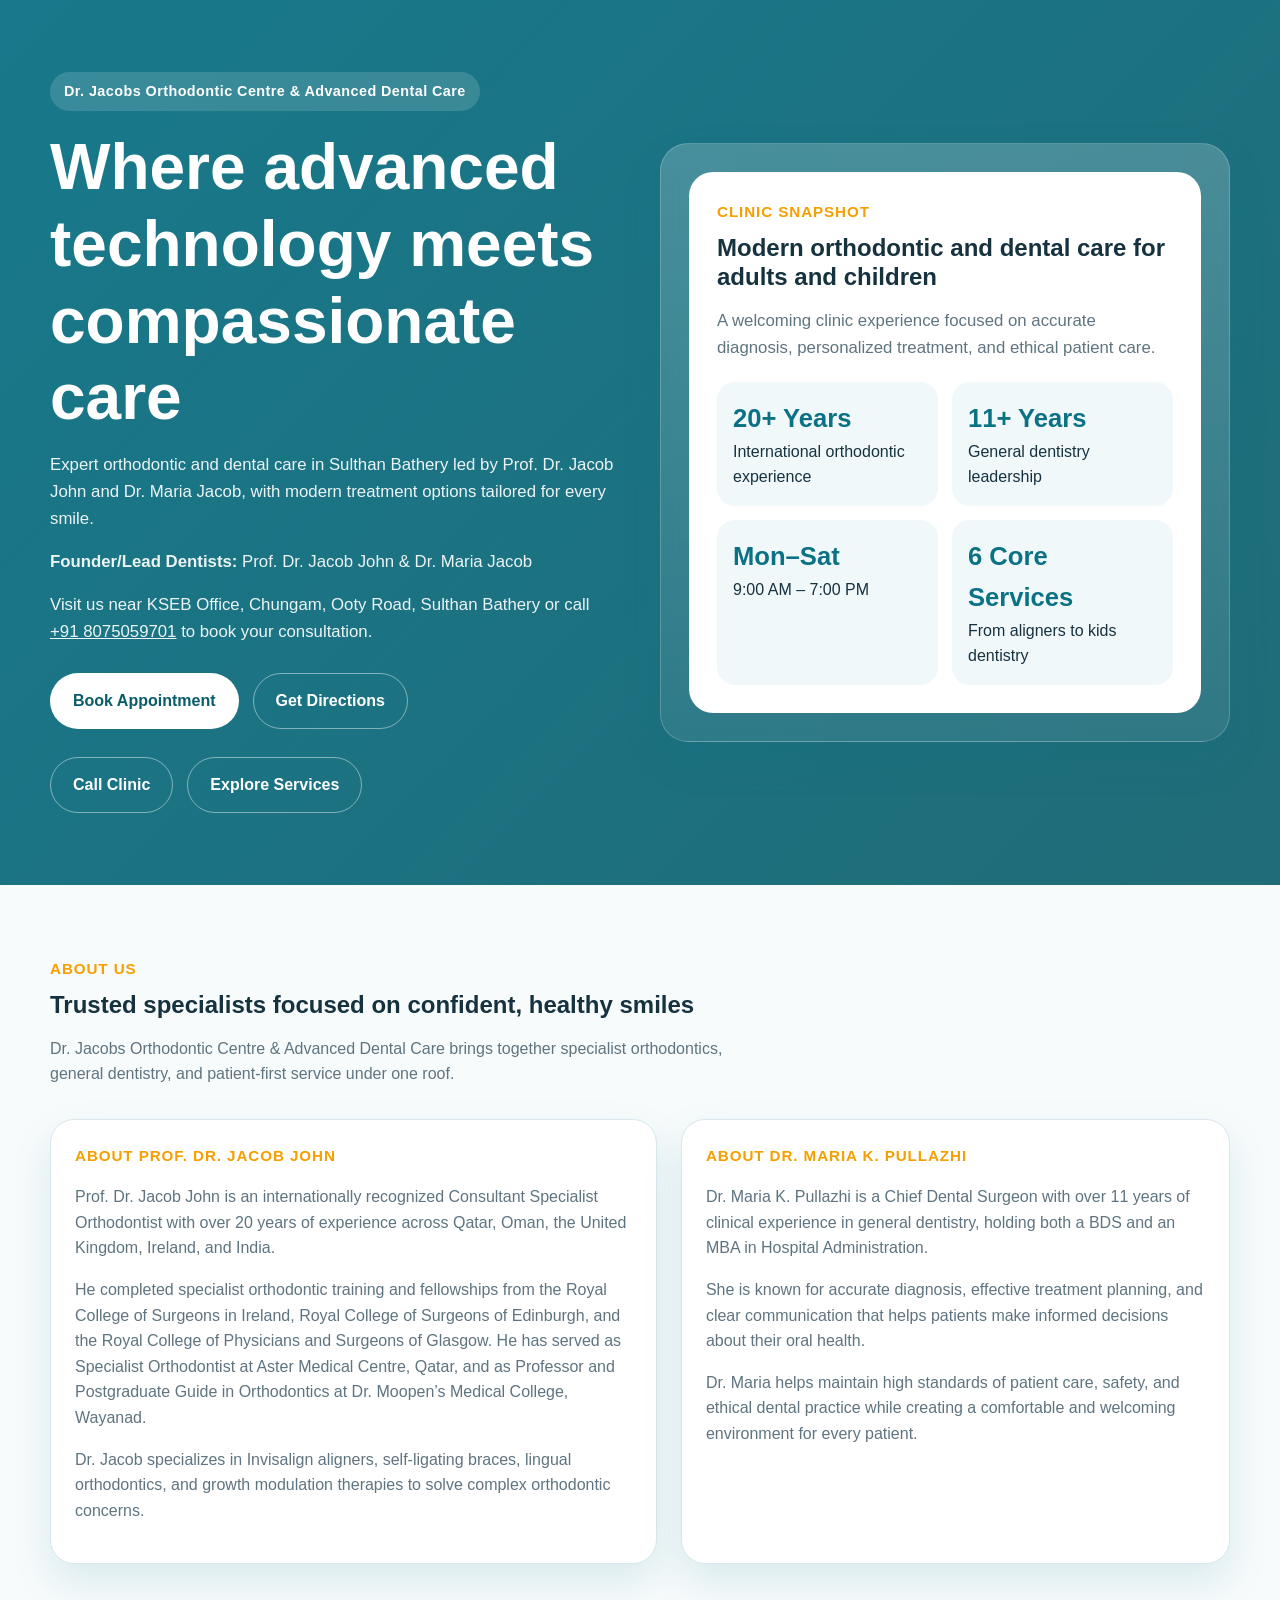
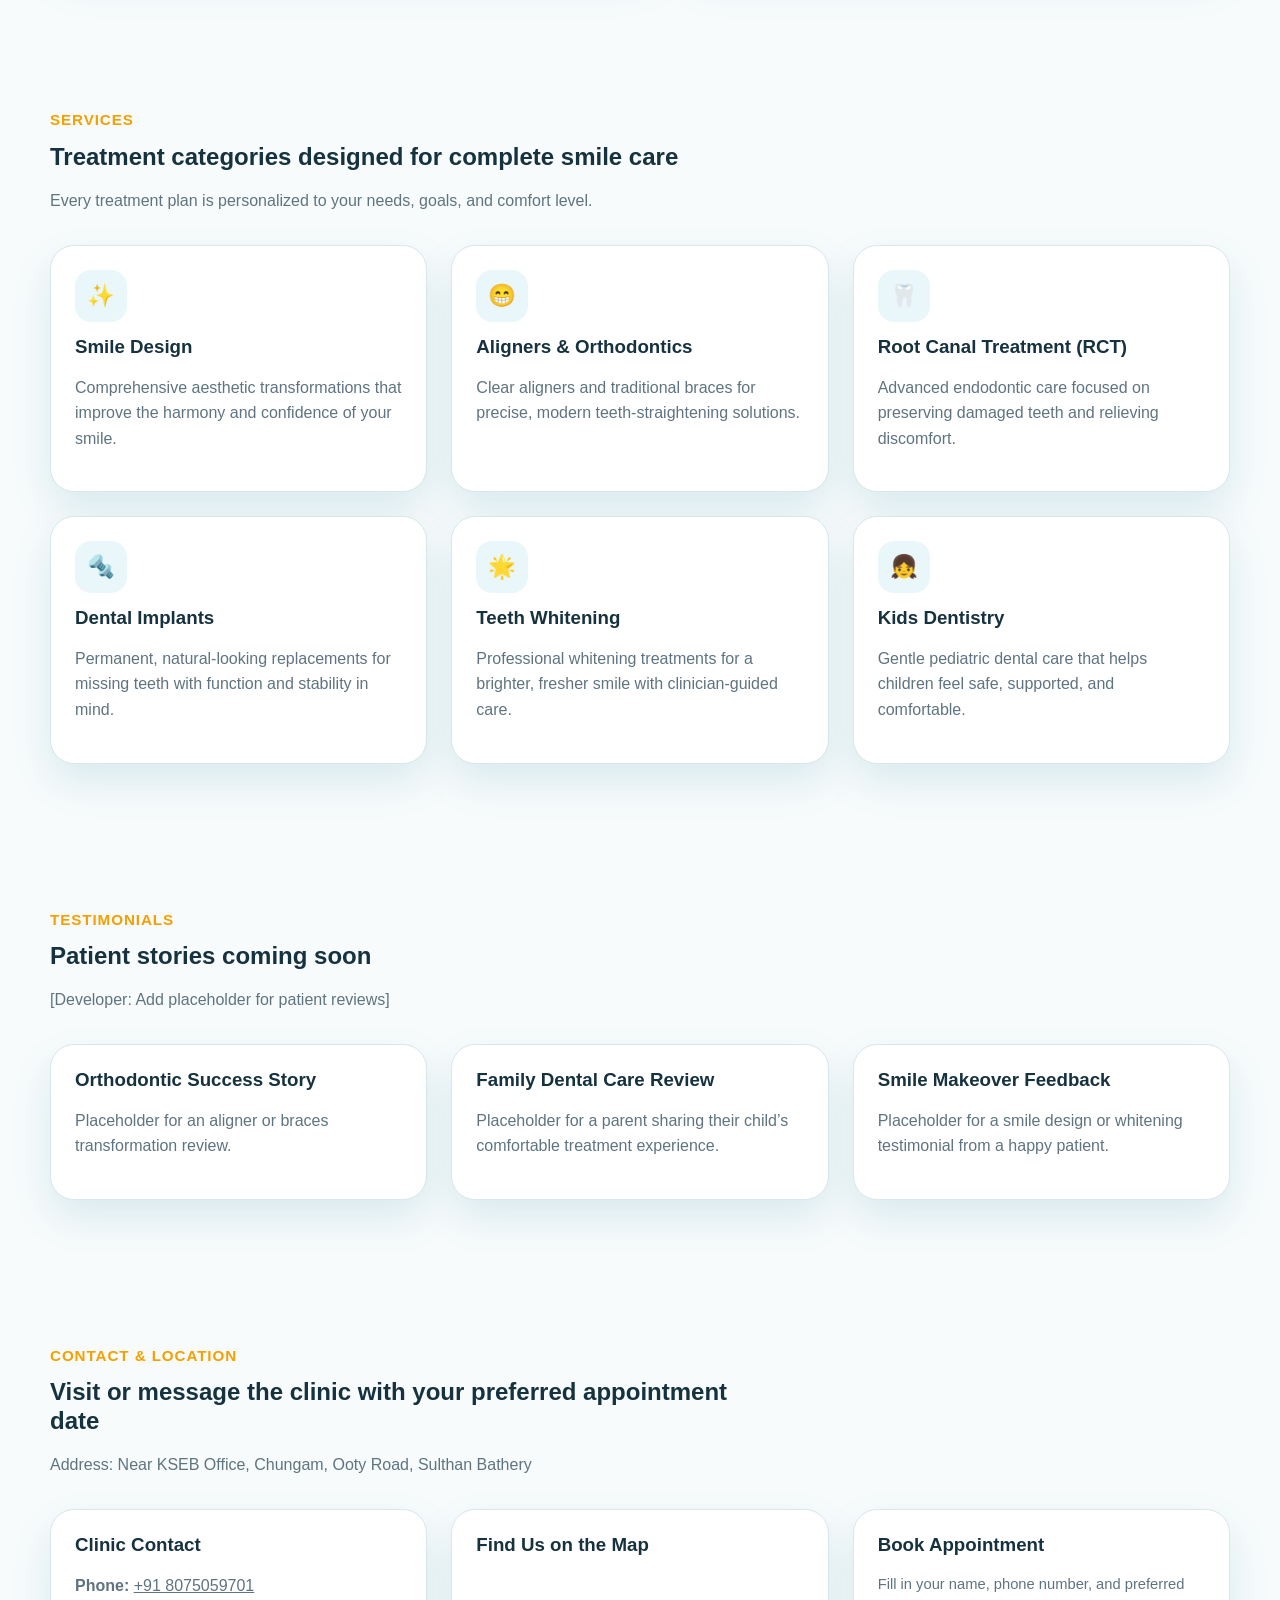
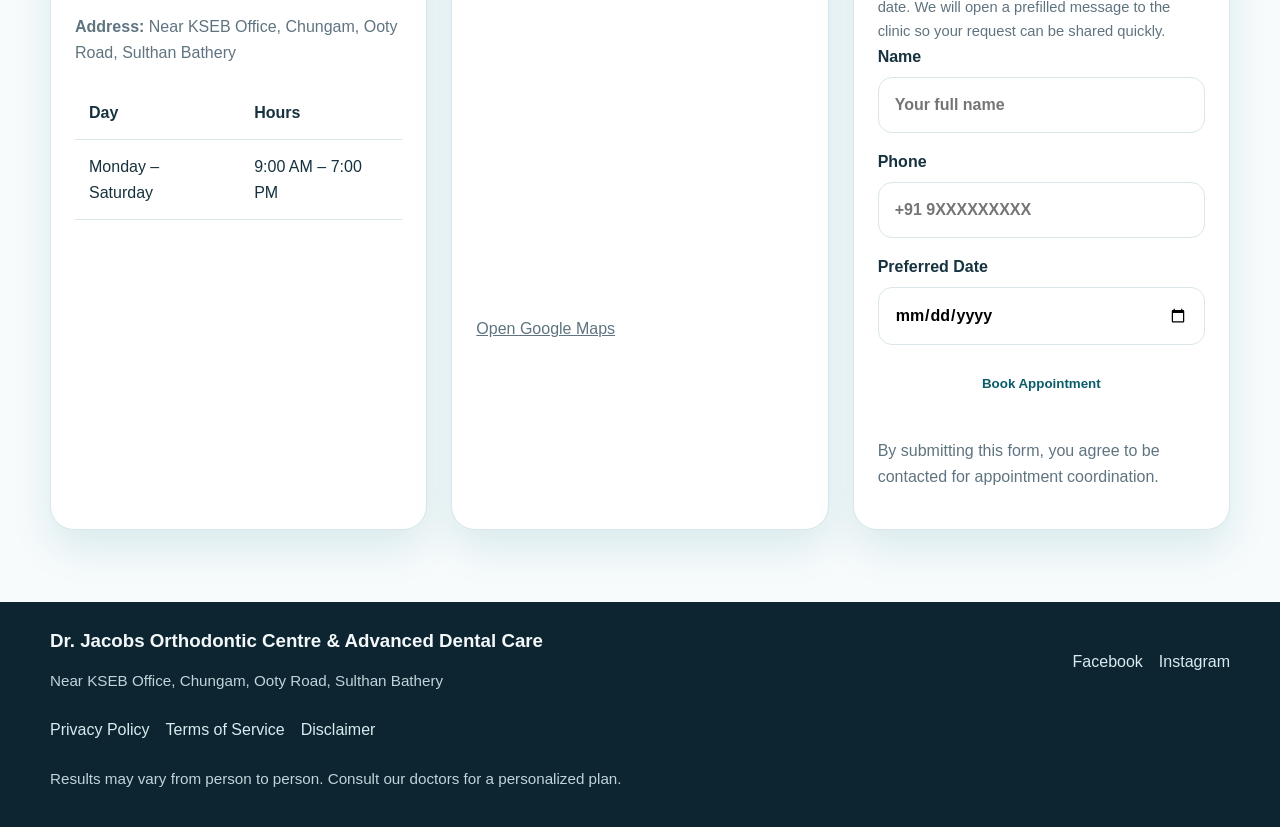
==== dentcharts/www/index.html @ 466466bd "feat: add clinic landing and compliance website pages Co-authored-by: ananthcjayan12 <123536374+anan" ====
<!DOCTYPE html>
<html lang="en">
<head>
	<meta charset="UTF-8">
	<meta name="viewport" content="width=device-width, initial-scale=1.0">
	<title>Dr. Jacobs Orthodontic Centre &amp; Advanced Dental Care</title>
	<meta
		name="description"
		content="Dr. Jacobs Orthodontic Centre &amp; Advanced Dental Care in Sulthan Bathery offers smile design, aligners, orthodontics, root canal treatment, implants, whitening, and kids dentistry."
	>
	<style>
		:root {
			--primary: #0b7285;
			--primary-dark: #095c6a;
			--accent: #f59f00;
			--bg: #f7fbfc;
			--text: #16323f;
			--muted: #5f7480;
			--card: #ffffff;
			--border: #d9e7eb;
			--shadow: 0 18px 40px rgba(11, 114, 133, 0.12);
		}

		* {
			box-sizing: border-box;
		}

		html {
			scroll-behavior: smooth;
		}

		body {
			margin: 0;
			font-family: Arial, Helvetica, sans-serif;
			background: var(--bg);
			color: var(--text);
			line-height: 1.6;
		}

		a {
			color: inherit;
		}

		.hero {
			background: linear-gradient(135deg, rgba(11, 114, 133, 0.95), rgba(9, 92, 106, 0.9));
			color: #fff;
			padding: 72px 24px;
		}

		.hero-inner,
		.section-inner,
		.footer-inner {
			max-width: 1180px;
			margin: 0 auto;
		}

		.hero-grid {
			display: grid;
			grid-template-columns: repeat(2, minmax(0, 1fr));
			gap: 40px;
			align-items: center;
		}

		.eyebrow {
			display: inline-block;
			padding: 8px 14px;
			border-radius: 999px;
			background: rgba(255, 255, 255, 0.14);
			font-size: 0.9rem;
			font-weight: 700;
			letter-spacing: 0.03em;
			margin-bottom: 18px;
		}

		h1,
		h2,
		h3 {
			margin: 0 0 16px;
			line-height: 1.2;
		}

		h1 {
			font-size: clamp(2.4rem, 5vw, 4rem);
		}

		.hero p {
			margin: 0 0 16px;
			max-width: 640px;
			font-size: 1.05rem;
			color: rgba(255, 255, 255, 0.92);
		}

		.hero-actions,
		.quick-contact {
			display: flex;
			flex-wrap: wrap;
			gap: 14px;
			margin-top: 28px;
		}

		.btn {
			display: inline-flex;
			align-items: center;
			justify-content: center;
			gap: 8px;
			padding: 14px 22px;
			border-radius: 999px;
			text-decoration: none;
			font-weight: 700;
			border: 1px solid transparent;
		}

		.btn-primary {
			background: #fff;
			color: var(--primary-dark);
		}

		.btn-secondary {
			background: transparent;
			border-color: rgba(255, 255, 255, 0.45);
			color: #fff;
		}

		.hero-visual {
			background: linear-gradient(180deg, rgba(255, 255, 255, 0.2), rgba(255, 255, 255, 0.08));
			border: 1px solid rgba(255, 255, 255, 0.2);
			border-radius: 28px;
			padding: 28px;
			box-shadow: var(--shadow);
			backdrop-filter: blur(8px);
		}

		.hero-visual-card {
			background: #fff;
			color: var(--text);
			border-radius: 24px;
			padding: 28px;
		}

		.hero-visual-card p {
			color: var(--muted);
		}

		.hero-stats {
			display: grid;
			grid-template-columns: repeat(2, minmax(0, 1fr));
			gap: 14px;
			margin-top: 20px;
		}

		.stat {
			background: #f1f8fa;
			border-radius: 18px;
			padding: 16px;
		}

		.stat strong {
			display: block;
			font-size: 1.6rem;
			color: var(--primary);
		}

		section {
			padding: 72px 24px;
		}

		.section-heading {
			max-width: 720px;
			margin-bottom: 32px;
		}

		.section-heading p,
		.card p,
		.bio p,
		.contact-card p,
		.legal-note,
		.testimonial-card p {
			color: var(--muted);
		}

		.grid {
			display: grid;
			gap: 24px;
		}

		.services-grid,
		.testimonials-grid,
		.contact-grid {
			grid-template-columns: repeat(3, minmax(0, 1fr));
		}

		.card,
		.bio,
		.contact-card,
		.form-card,
		.testimonial-card {
			background: var(--card);
			border: 1px solid var(--border);
			border-radius: 24px;
			padding: 24px;
			box-shadow: var(--shadow);
		}

		.service-icon {
			width: 52px;
			height: 52px;
			border-radius: 16px;
			display: inline-flex;
			align-items: center;
			justify-content: center;
			font-size: 1.4rem;
			background: #e9f7fa;
			color: var(--primary);
			margin-bottom: 14px;
		}

		.about-grid {
			display: grid;
			grid-template-columns: 1.05fr 0.95fr;
			gap: 24px;
		}

		.subheading {
			font-size: 0.95rem;
			font-weight: 700;
			color: var(--accent);
			text-transform: uppercase;
			letter-spacing: 0.06em;
			margin-bottom: 10px;
		}

		.list {
			padding-left: 18px;
			color: var(--muted);
			margin: 0;
		}

		.list li + li {
			margin-top: 10px;
		}

		.hours-table {
			width: 100%;
			border-collapse: collapse;
			margin-top: 20px;
		}

		.hours-table th,
		.hours-table td {
			padding: 14px;
			border-bottom: 1px solid var(--border);
			text-align: left;
		}

		.map-frame {
			width: 100%;
			min-height: 320px;
			border: 0;
			border-radius: 22px;
		}

		form {
			display: grid;
			gap: 16px;
		}

		label {
			display: grid;
			gap: 8px;
			font-weight: 700;
		}

		input {
			width: 100%;
			padding: 14px 16px;
			border-radius: 14px;
			border: 1px solid var(--border);
			font: inherit;
		}

		.form-help {
			font-size: 0.92rem;
			color: var(--muted);
			margin: 0;
		}

		.form-status {
			display: none;
			padding: 14px 16px;
			border-radius: 14px;
			background: #edf9f1;
			color: #1f6f43;
			font-weight: 700;
		}

		footer {
			background: #0d2530;
			color: #f3f8fa;
			padding: 28px 24px 36px;
		}

		.footer-inner {
			display: grid;
			gap: 24px;
		}

		.footer-top {
			display: flex;
			flex-wrap: wrap;
			align-items: center;
			justify-content: space-between;
			gap: 16px;
		}

		.footer-links,
		.social-links {
			display: flex;
			flex-wrap: wrap;
			gap: 16px;
		}

		.footer-links a,
		.social-links a {
			color: #d8ebf0;
			text-decoration: none;
		}

		.footer-note {
			color: #bfd5db;
			font-size: 0.95rem;
		}

		@media (max-width: 960px) {
			.hero-grid,
			.about-grid,
			.services-grid,
			.testimonials-grid,
			.contact-grid {
				grid-template-columns: 1fr;
			}
		}

		@media (max-width: 640px) {
			.hero,
			section,
			footer {
				padding-left: 18px;
				padding-right: 18px;
			}

			.hero-stats {
				grid-template-columns: 1fr;
			}
		}
	</style>
</head>
<body>
	<header class="hero" id="top">
		<div class="hero-inner">
			<div class="hero-grid">
				<div>
					<span class="eyebrow">Dr. Jacobs Orthodontic Centre &amp; Advanced Dental Care</span>
					<h1>Where advanced technology meets compassionate care</h1>
					<p>
						Expert orthodontic and dental care in Sulthan Bathery led by Prof. Dr. Jacob John
						and Dr. Maria Jacob, with modern treatment options tailored for every smile.
					</p>
					<p><strong>Founder/Lead Dentists:</strong> Prof. Dr. Jacob John &amp; Dr. Maria Jacob</p>
					<p>
						Visit us near KSEB Office, Chungam, Ooty Road, Sulthan Bathery or call
						<a href="tel:+918075059701">+91 8075059701</a> to book your consultation.
					</p>
					<div class="hero-actions">
						<a class="btn btn-primary" href="#contact-form">Book Appointment</a>
						<a class="btn btn-secondary" href="https://maps.app.goo.gl/eigGesTpUFWckDPB7">Get Directions</a>
					</div>
					<div class="quick-contact">
						<a class="btn btn-secondary" href="tel:+918075059701">Call Clinic</a>
						<a class="btn btn-secondary" href="#services">Explore Services</a>
					</div>
				</div>
				<div class="hero-visual">
					<div class="hero-visual-card">
						<div class="subheading">Clinic Snapshot</div>
						<h2>Modern orthodontic and dental care for adults and children</h2>
						<p>
							A welcoming clinic experience focused on accurate diagnosis, personalized treatment,
							and ethical patient care.
						</p>
						<div class="hero-stats">
							<div class="stat">
								<strong>20+ Years</strong>
								<span>International orthodontic experience</span>
							</div>
							<div class="stat">
								<strong>11+ Years</strong>
								<span>General dentistry leadership</span>
							</div>
							<div class="stat">
								<strong>Mon–Sat</strong>
								<span>9:00 AM – 7:00 PM</span>
							</div>
							<div class="stat">
								<strong>6 Core Services</strong>
								<span>From aligners to kids dentistry</span>
							</div>
						</div>
					</div>
				</div>
			</div>
		</div>
	</header>

	<section id="about">
		<div class="section-inner">
			<div class="section-heading">
				<div class="subheading">About Us</div>
				<h2>Trusted specialists focused on confident, healthy smiles</h2>
				<p>
					Dr. Jacobs Orthodontic Centre &amp; Advanced Dental Care brings together specialist
					orthodontics, general dentistry, and patient-first service under one roof.
				</p>
			</div>
			<div class="about-grid">
				<div class="bio">
					<div class="subheading">About Prof. Dr. Jacob John</div>
					<p>
						Prof. Dr. Jacob John is an internationally recognized Consultant Specialist Orthodontist
						with over 20 years of experience across Qatar, Oman, the United Kingdom, Ireland,
						and India.
					</p>
					<p>
						He completed specialist orthodontic training and fellowships from the Royal College
						of Surgeons in Ireland, Royal College of Surgeons of Edinburgh, and the Royal College
						of Physicians and Surgeons of Glasgow. He has served as Specialist Orthodontist at
						Aster Medical Centre, Qatar, and as Professor and Postgraduate Guide in Orthodontics
						at Dr. Moopen’s Medical College, Wayanad.
					</p>
					<p>
						Dr. Jacob specializes in Invisalign aligners, self-ligating braces, lingual
						orthodontics, and growth modulation therapies to solve complex orthodontic concerns.
					</p>
				</div>
				<div class="bio">
					<div class="subheading">About Dr. Maria K. Pullazhi</div>
					<p>
						Dr. Maria K. Pullazhi is a Chief Dental Surgeon with over 11 years of clinical
						experience in general dentistry, holding both a BDS and an MBA in Hospital
						Administration.
					</p>
					<p>
						She is known for accurate diagnosis, effective treatment planning, and clear
						communication that helps patients make informed decisions about their oral health.
					</p>
					<p>
						Dr. Maria helps maintain high standards of patient care, safety, and ethical dental
						practice while creating a comfortable and welcoming environment for every patient.
					</p>
				</div>
			</div>
		</div>
	</section>

	<section id="services">
		<div class="section-inner">
			<div class="section-heading">
				<div class="subheading">Services</div>
				<h2>Treatment categories designed for complete smile care</h2>
				<p>
					Every treatment plan is personalized to your needs, goals, and comfort level.
				</p>
			</div>
			<div class="grid services-grid">
				<div class="card">
					<div class="service-icon">✨</div>
					<h3>Smile Design</h3>
					<p>Comprehensive aesthetic transformations that improve the harmony and confidence of your smile.</p>
				</div>
				<div class="card">
					<div class="service-icon">😁</div>
					<h3>Aligners &amp; Orthodontics</h3>
					<p>Clear aligners and traditional braces for precise, modern teeth-straightening solutions.</p>
				</div>
				<div class="card">
					<div class="service-icon">🦷</div>
					<h3>Root Canal Treatment (RCT)</h3>
					<p>Advanced endodontic care focused on preserving damaged teeth and relieving discomfort.</p>
				</div>
				<div class="card">
					<div class="service-icon">🔩</div>
					<h3>Dental Implants</h3>
					<p>Permanent, natural-looking replacements for missing teeth with function and stability in mind.</p>
				</div>
				<div class="card">
					<div class="service-icon">🌟</div>
					<h3>Teeth Whitening</h3>
					<p>Professional whitening treatments for a brighter, fresher smile with clinician-guided care.</p>
				</div>
				<div class="card">
					<div class="service-icon">👧</div>
					<h3>Kids Dentistry</h3>
					<p>Gentle pediatric dental care that helps children feel safe, supported, and comfortable.</p>
				</div>
			</div>
		</div>
	</section>

	<section id="testimonials">
		<div class="section-inner">
			<div class="section-heading">
				<div class="subheading">Testimonials</div>
				<h2>Patient stories coming soon</h2>
				<p>[Developer: Add placeholder for patient reviews]</p>
			</div>
			<div class="grid testimonials-grid">
				<div class="testimonial-card">
					<h3>Orthodontic Success Story</h3>
					<p>Placeholder for an aligner or braces transformation review.</p>
				</div>
				<div class="testimonial-card">
					<h3>Family Dental Care Review</h3>
					<p>Placeholder for a parent sharing their child’s comfortable treatment experience.</p>
				</div>
				<div class="testimonial-card">
					<h3>Smile Makeover Feedback</h3>
					<p>Placeholder for a smile design or whitening testimonial from a happy patient.</p>
				</div>
			</div>
		</div>
	</section>

	<section id="contact">
		<div class="section-inner">
			<div class="section-heading">
				<div class="subheading">Contact &amp; Location</div>
				<h2>Visit or message the clinic with your preferred appointment date</h2>
				<p>
					Address: Near KSEB Office, Chungam, Ooty Road, Sulthan Bathery
				</p>
			</div>
			<div class="grid contact-grid">
				<div class="contact-card">
					<h3>Clinic Contact</h3>
					<p><strong>Phone:</strong> <a href="tel:+918075059701">+91 8075059701</a></p>
					<p><strong>Address:</strong> Near KSEB Office, Chungam, Ooty Road, Sulthan Bathery</p>
					<table class="hours-table" aria-label="Operating hours">
						<thead>
							<tr>
								<th>Day</th>
								<th>Hours</th>
							</tr>
						</thead>
						<tbody>
							<tr>
								<td>Monday – Saturday</td>
								<td>9:00 AM – 7:00 PM</td>
							</tr>
						</tbody>
					</table>
				</div>
				<div class="contact-card">
					<h3>Find Us on the Map</h3>
					<iframe
						class="map-frame"
						title="Dr. Jacobs Orthodontic Centre map"
						src="https://www.google.com/maps?q=Near%20KSEB%20Office%2C%20Chungam%2C%20Ooty%20Road%2C%20Sulthan%20Bathery&output=embed"
						loading="lazy"
						referrerpolicy="no-referrer-when-downgrade"
					></iframe>
					<p><a href="https://maps.app.goo.gl/eigGesTpUFWckDPB7">Open Google Maps</a></p>
				</div>
				<div class="form-card">
					<h3 id="contact-form">Book Appointment</h3>
					<p class="form-help">
						Fill in your name, phone number, and preferred date. We will open a prefilled message
						to the clinic so your request can be shared quickly.
					</p>
					<form id="appointment-request-form">
						<label>
							Name
							<input id="patient-name" name="name" type="text" placeholder="Your full name" required>
						</label>
						<label>
							Phone
							<input id="patient-phone" name="phone" type="tel" placeholder="+91 9XXXXXXXXX" required>
						</label>
						<label>
							Preferred Date
							<input id="preferred-date" name="preferred_date" type="date" required>
						</label>
						<button class="btn btn-primary" type="submit">Book Appointment</button>
						<p class="legal-note">
							By submitting this form, you agree to be contacted for appointment coordination.
						</p>
						<div class="form-status" id="form-status">
							Your appointment request details are ready to send to the clinic.
						</div>
					</form>
				</div>
			</div>
		</div>
	</section>

	<footer>
		<div class="footer-inner">
			<div class="footer-top">
				<div>
					<h3>Dr. Jacobs Orthodontic Centre &amp; Advanced Dental Care</h3>
					<div class="footer-note">Near KSEB Office, Chungam, Ooty Road, Sulthan Bathery</div>
				</div>
				<div class="social-links">
					<a href="https://www.facebook.com/profile.php?id=61586546922972">Facebook</a>
					<a href="https://www.instagram.com/dr_jacobs_/">Instagram</a>
				</div>
			</div>
			<div class="footer-links">
				<a href="/privacy-policy">Privacy Policy</a>
				<a href="/terms-of-service">Terms of Service</a>
				<a href="/disclaimer">Disclaimer</a>
			</div>
			<div class="footer-note">
				Results may vary from person to person. Consult our doctors for a personalized plan.
			</div>
		</div>
	</footer>

	<script>
		document.addEventListener("DOMContentLoaded", function () {
			var form = document.getElementById("appointment-request-form");
			var status = document.getElementById("form-status");

			form.addEventListener("submit", function (event) {
				event.preventDefault();

				var name = document.getElementById("patient-name").value.trim();
				var phone = document.getElementById("patient-phone").value.trim();
				var preferredDate = document.getElementById("preferred-date").value;

				if (!name || !phone || !preferredDate) {
					return;
				}

				var message = [
					"Appointment Request",
					"Name: " + name,
					"Phone: " + phone,
					"Preferred Date: " + preferredDate
				].join("%0A");

				status.style.display = "block";
				window.open("https://wa.me/918075059701?text=" + message, "_blank", "noopener");
			});
		});
	</script>
</body>
</html>
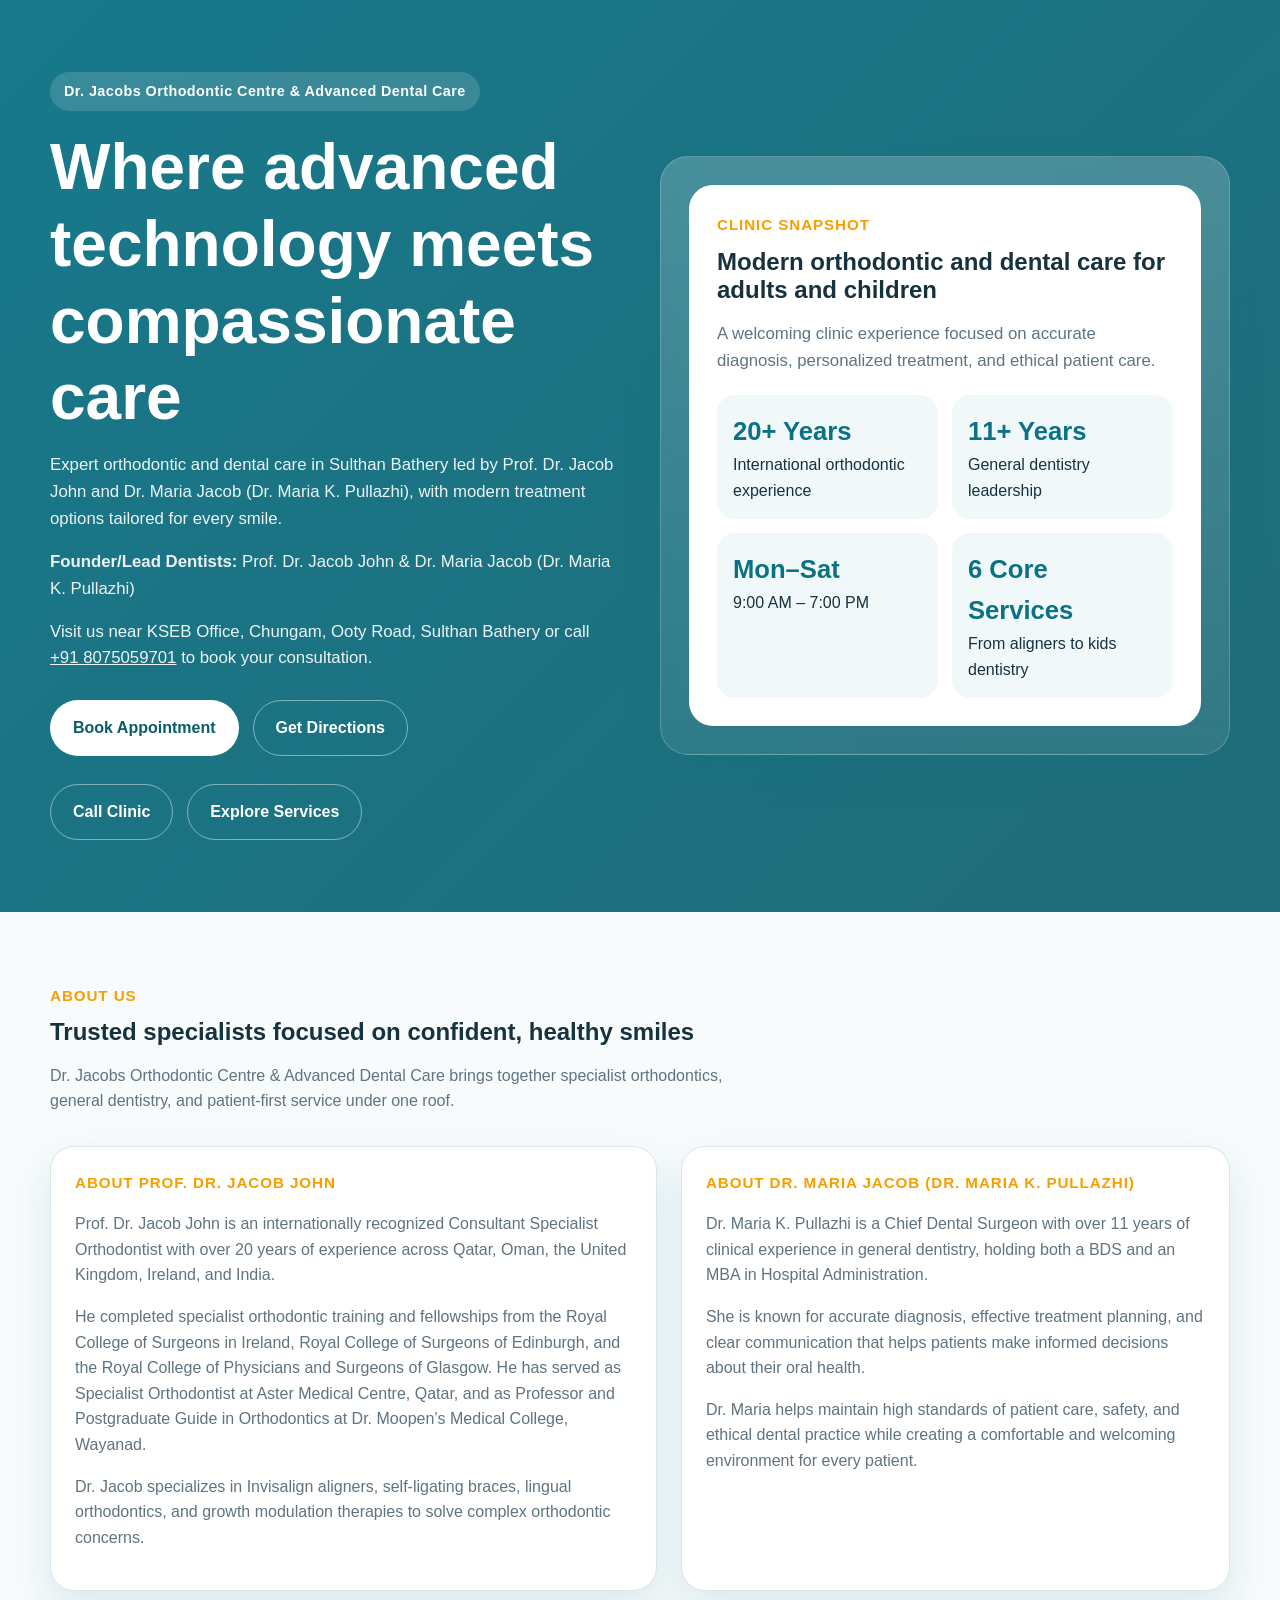
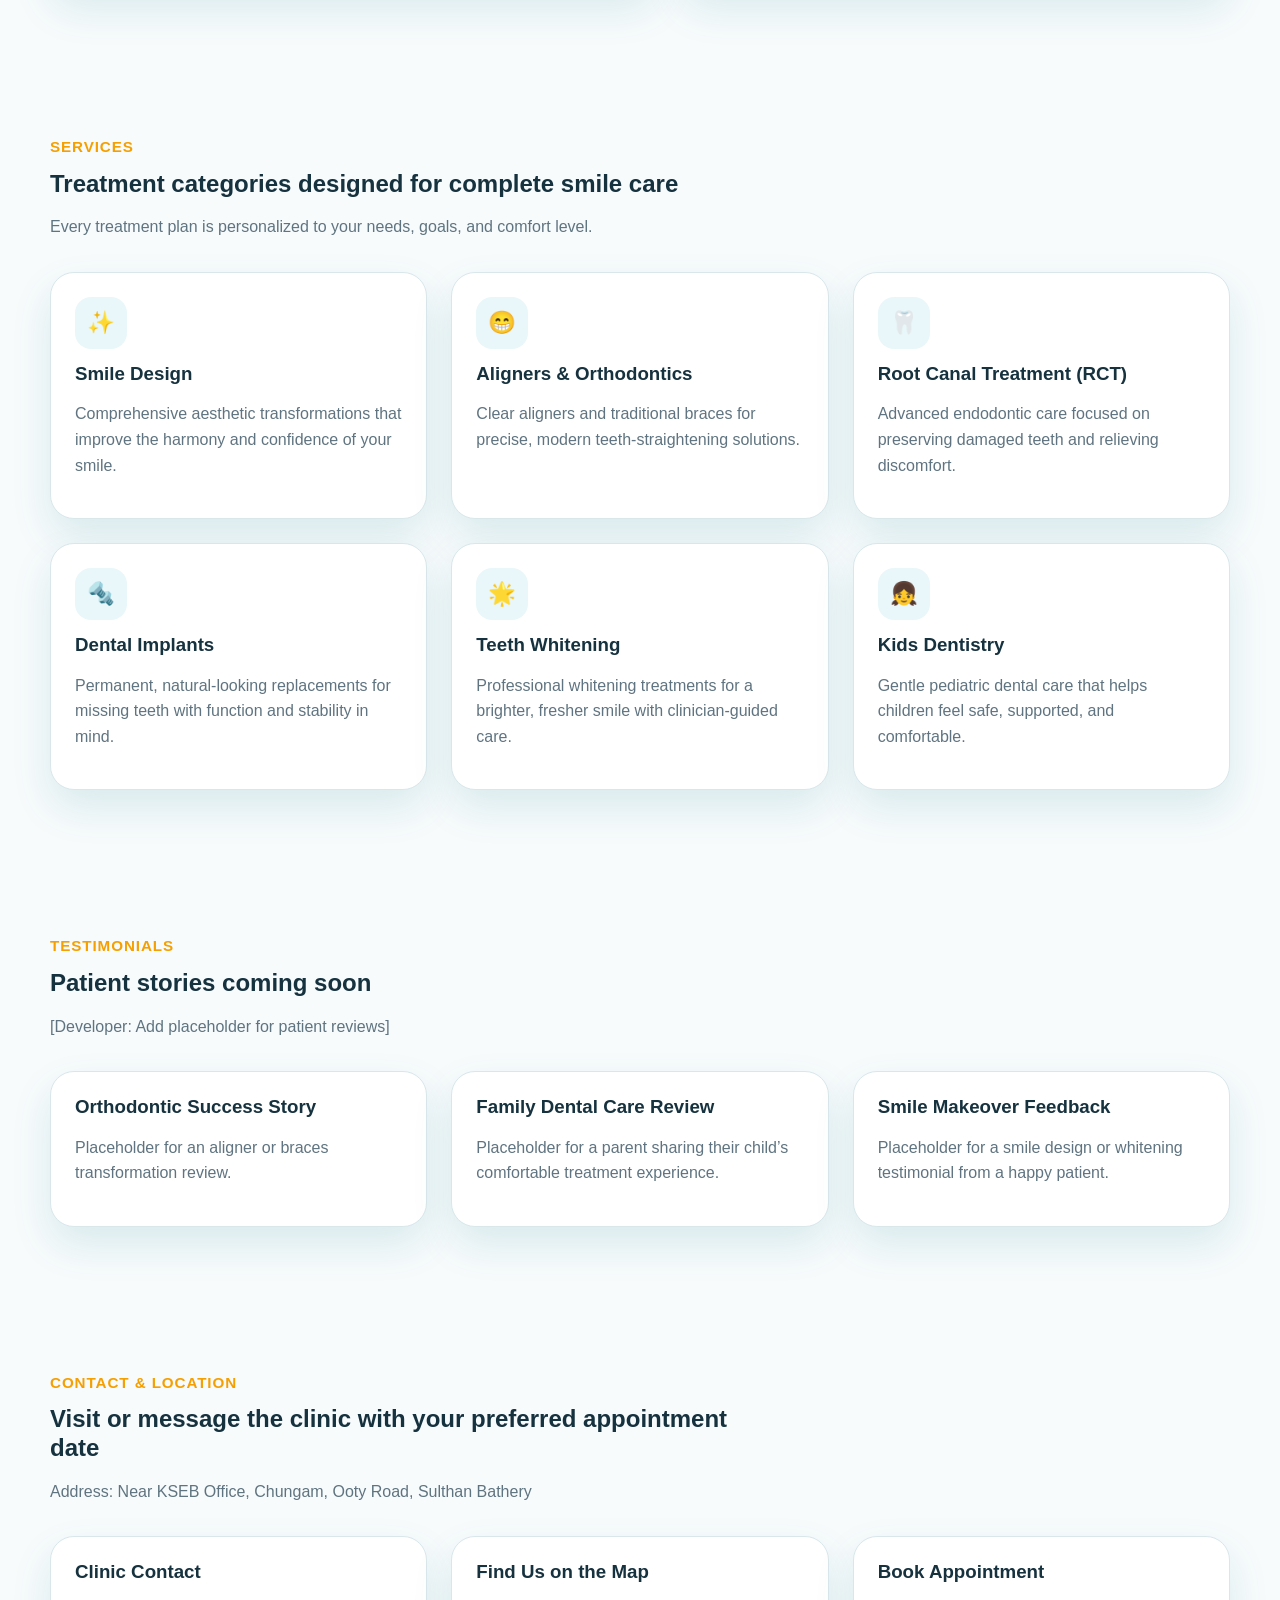
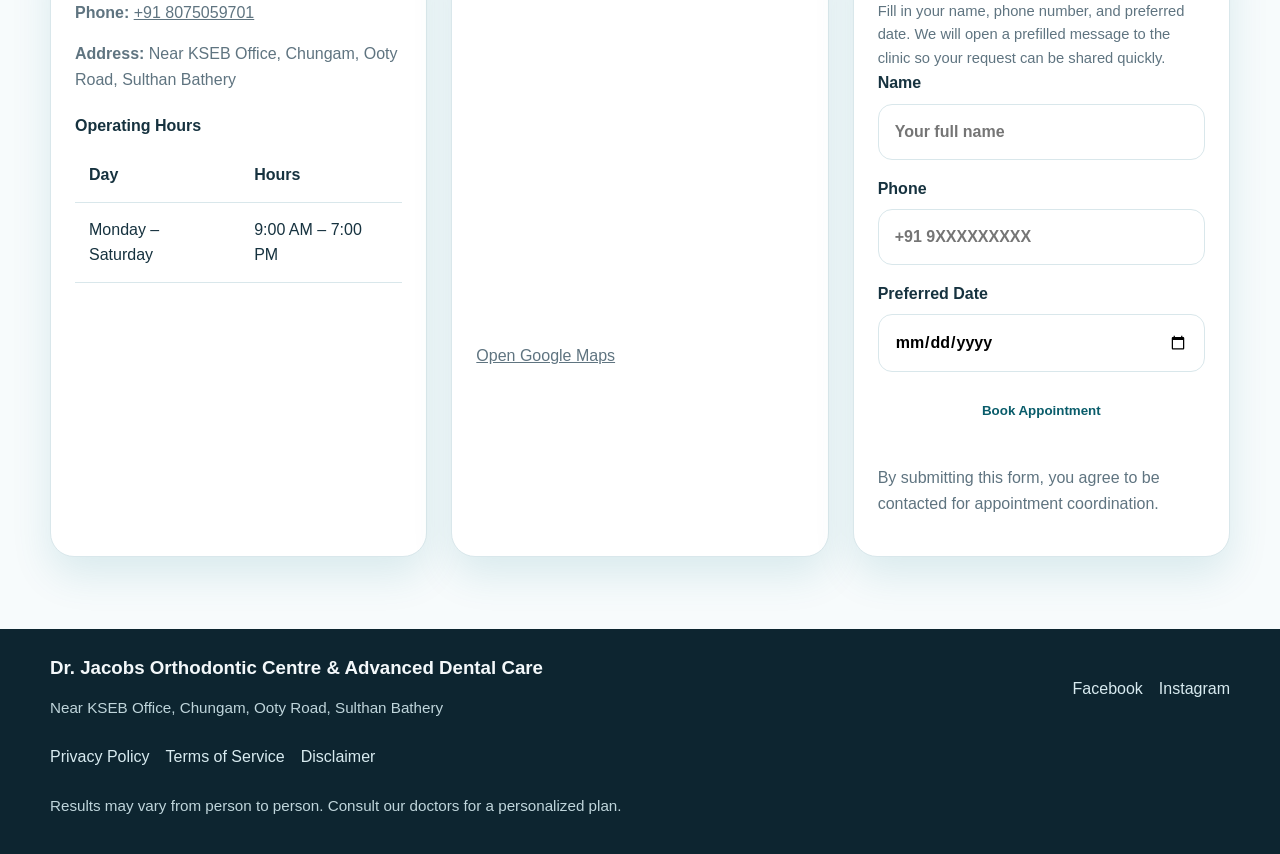
==== commit 9d33d1a9: "fix: refine clinic landing page links and form constraints Co-authored-by: ananthcjayan12 <123536374" ====
--- a/dentcharts/www/index.html
+++ b/dentcharts/www/index.html
@@ -363,9 +363,13 @@
 					<h1>Where advanced technology meets compassionate care</h1>
 					<p>
 						Expert orthodontic and dental care in Sulthan Bathery led by Prof. Dr. Jacob John
-						and Dr. Maria Jacob, with modern treatment options tailored for every smile.
-					</p>
-					<p><strong>Founder/Lead Dentists:</strong> Prof. Dr. Jacob John &amp; Dr. Maria Jacob</p>
+						and Dr. Maria Jacob (Dr. Maria K. Pullazhi), with modern treatment options tailored
+						for every smile.
+					</p>
+					<p>
+						<strong>Founder/Lead Dentists:</strong> Prof. Dr. Jacob John &amp; Dr. Maria Jacob
+						(Dr. Maria K. Pullazhi)
+					</p>
 					<p>
 						Visit us near KSEB Office, Chungam, Ooty Road, Sulthan Bathery or call
 						<a href="tel:+918075059701">+91 8075059701</a> to book your consultation.
@@ -442,7 +446,7 @@
 					</p>
 				</div>
 				<div class="bio">
-					<div class="subheading">About Dr. Maria K. Pullazhi</div>
+					<div class="subheading">About Dr. Maria Jacob (Dr. Maria K. Pullazhi)</div>
 					<p>
 						Dr. Maria K. Pullazhi is a Chief Dental Surgeon with over 11 years of clinical
 						experience in general dentistry, holding both a BDS and an MBA in Hospital
@@ -543,7 +547,8 @@
 					<h3>Clinic Contact</h3>
 					<p><strong>Phone:</strong> <a href="tel:+918075059701">+91 8075059701</a></p>
 					<p><strong>Address:</strong> Near KSEB Office, Chungam, Ooty Road, Sulthan Bathery</p>
-					<table class="hours-table" aria-label="Operating hours">
+					<table class="hours-table">
+						<caption style="text-align: left; font-weight: 700; margin-bottom: 10px;">Operating Hours</caption>
 						<thead>
 							<tr>
 								<th>Day</th>
@@ -563,7 +568,7 @@
 					<iframe
 						class="map-frame"
 						title="Dr. Jacobs Orthodontic Centre map"
-						src="https://www.google.com/maps?q=Near%20KSEB%20Office%2C%20Chungam%2C%20Ooty%20Road%2C%20Sulthan%20Bathery&output=embed"
+						src="https://maps.google.com/maps?q=Near%20KSEB%20Office%2C%20Chungam%2C%20Ooty%20Road%2C%20Sulthan%20Bathery&t=&z=15&ie=UTF8&iwloc=&output=embed"
 						loading="lazy"
 						referrerpolicy="no-referrer-when-downgrade"
 					></iframe>
@@ -614,9 +619,9 @@
 				</div>
 			</div>
 			<div class="footer-links">
-				<a href="/privacy-policy">Privacy Policy</a>
-				<a href="/terms-of-service">Terms of Service</a>
-				<a href="/disclaimer">Disclaimer</a>
+				<a href="privacy-policy.html">Privacy Policy</a>
+				<a href="terms-of-service.html">Terms of Service</a>
+				<a href="disclaimer.html">Disclaimer</a>
 			</div>
 			<div class="footer-note">
 				Results may vary from person to person. Consult our doctors for a personalized plan.
@@ -628,13 +633,17 @@
 		document.addEventListener("DOMContentLoaded", function () {
 			var form = document.getElementById("appointment-request-form");
 			var status = document.getElementById("form-status");
+			var preferredDateField = document.getElementById("preferred-date");
+			var today = new Date().toISOString().split("T")[0];
+
+			preferredDateField.setAttribute("min", today);
 
 			form.addEventListener("submit", function (event) {
 				event.preventDefault();
 
 				var name = document.getElementById("patient-name").value.trim();
 				var phone = document.getElementById("patient-phone").value.trim();
-				var preferredDate = document.getElementById("preferred-date").value;
+				var preferredDate = preferredDateField.value;
 
 				if (!name || !phone || !preferredDate) {
 					return;
